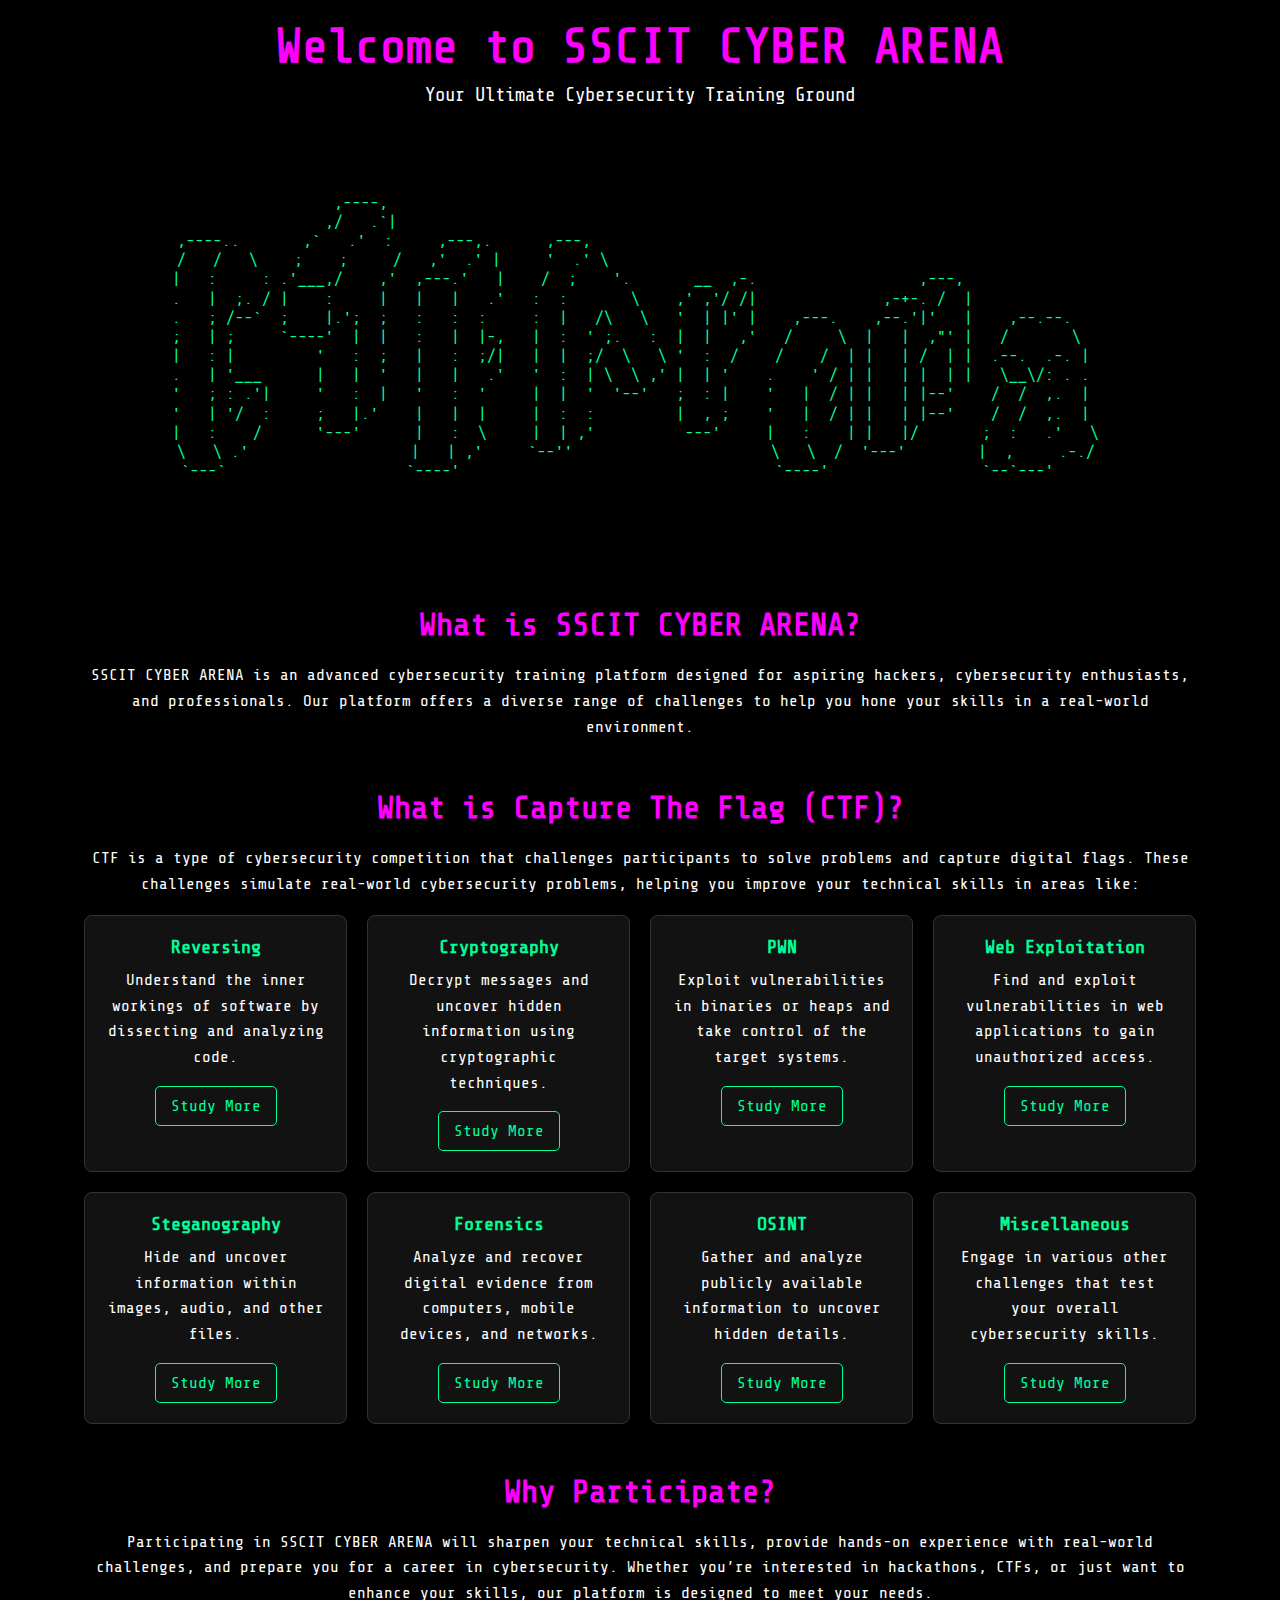
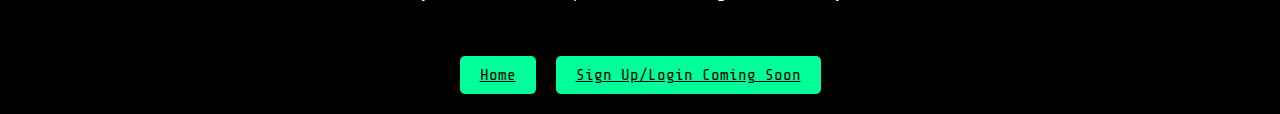
==== learn-more.html @ 84ef3dbd "fixing css" ====
<!DOCTYPE html>
<html lang="en">
<head>
    <meta charset="UTF-8">
    <meta name="viewport" content="width=device-width, initial-scale=1.0">
    <title>SSCIT CYBER ARENA - Learn More</title>
    <link href="https://fonts.googleapis.com/css2?family=Share+Tech+Mono&display=swap" rel="stylesheet">
    <link rel="stylesheet" href="assets/learn.css">
</head>
<body>
    <div class="container">
        <div class="header">
            <h1>Welcome to SSCIT CYBER ARENA</h1>
            <p>Your Ultimate Cybersecurity Training Ground</p>
        </div>


        <div class="ascii-art">
            <pre><center>
                ,----,                                                                              
                ,/   .`|                                                                              
,----..       ,`   .'  :     ,---,.      ,---,                                                         
/   /   \    ;    ;     /   ,'  .' |     '  .' \                                                       
|   :     : .'___,/    ,'  ,---.'   |    /  ;    '.       __  ,-.                  ,---,                
.   |  ;. / |    :     |   |   |   .'   :  :       \    ,' ,'/ /|              ,-+-. /  |               
.   ; /--`  ;    |.';  ;   :   :  :     :  |   /\   \   '  | |' |    ,---.    ,--.'|'   |    ,--.--.    
;   | ;     `----'  |  |   :   |  |-,   |  :  ' ;.   :  |  |   ,'   /     \  |   |  ,"' |   /       \   
|   : |         '   :  ;   |   :  ;/|   |  |  ;/  \   \ '  :  /    /    /  | |   | /  | |  .--.  .-. |  
.   | '___      |   |  '   |   |   .'   '  :  | \  \ ,' |  | '    .    ' / | |   | |  | |   \__\/: . .  
'   ; : .'|     '   :  |   '   :  '     |  |  '  '--'   ;  : |    '   |  / | |   | |--'    /  /  ,.  |  
'   | '/  :     ;   |.'    |   |  |     |  :  :         |  , ;    '   |  / | |   | |--'    /  /  ,.  |  
|   :    /      '---'      |   :  \     |  | ,'          ---'     |   :    | |   |/       ;  :   .'   \ 
\   \ .'                  |   | ,'     `--''                      \   \  /  '---'        |  ,     .-./ 
`---`                    `----'                                   `----'                 `--`---'     
                                                                                                       

            </pre></center>
        </div>

        <section class="about">
            <h2>What is SSCIT CYBER ARENA?</h2>
            <p>SSCIT CYBER ARENA is an advanced cybersecurity training platform designed for aspiring hackers, cybersecurity enthusiasts, and professionals. Our platform offers a diverse range of challenges to help you hone your skills in a real-world environment.</p>
        </section>

        <section class="ctf">
            <h2>What is Capture The Flag (CTF)?</h2>
            <p>CTF is a type of cybersecurity competition that challenges participants to solve problems and capture digital flags. These challenges simulate real-world cybersecurity problems, helping you improve your technical skills in areas like:</p> <br>
            <div class="grid">
                <div class="card">
                    <h3>Reversing</h3>
                    <p>Understand the inner workings of software by dissecting and analyzing code.</p>
                    <a href="reversing.html" class="learn-more-button">Study More</a>
                </div>
                <div class="card">
                    <h3>Cryptography</h3>
                    <p>Decrypt messages and uncover hidden information using cryptographic techniques.</p>
                    <a href="cryptography.html" class="learn-more-button">Study More</a>
                </div>
                <div class="card">
                    <h3>PWN</h3>
                    <p>Exploit vulnerabilities in binaries or heaps and take control of the target systems.</p>
                    <a href="pwn.html" class="learn-more-button">Study More</a>
                </div>
                <div class="card">
                    <h3>Web Exploitation</h3>
                    <p>Find and exploit vulnerabilities in web applications to gain unauthorized access.</p>
                    <a href="web-exploitation.html" class="learn-more-button">Study More</a>
                </div>
                <div class="card">
                    <h3>Steganography</h3>
                    <p>Hide and uncover information within images, audio, and other files.</p>
                    <a href="steganography.html" class="learn-more-button">Study More</a>
                </div>
                <div class="card">
                    <h3>Forensics</h3>
                    <p>Analyze and recover digital evidence from computers, mobile devices, and networks.</p>
                    <a href="forensics.html" class="learn-more-button">Study More</a>
                </div>
                <div class="card">
                    <h3>OSINT</h3>
                    <p>Gather and analyze publicly available information to uncover hidden details.</p>
                    <a href="osint.html" class="learn-more-button">Study More</a>
                </div>
                <div class="card">
                    <h3>Miscellaneous</h3>
                    <p>Engage in various other challenges that test your overall cybersecurity skills.</p>
                    <a href="miscellaneous.html" class="learn-more-button">Study More</a>
                </div>
            </div>
        </section>

        <section class="benefits">
            <h2>Why Participate?</h2>
            <p>Participating in SSCIT CYBER ARENA will sharpen your technical skills, provide hands-on experience with real-world challenges, and prepare you for a career in cybersecurity. Whether you’re interested in hackathons, CTFs, or just want to enhance your skills, our platform is designed to meet your needs.</p>
        </section>

        <div class="buttons">
            <a href="index.html" class="button">Home</a>
            <a href="#" class="button">Sign Up/Login Coming Soon</a>
        </div>
    </div>
</body>
</html>
---- assets/learn.css ----
* {
    margin: 0;
    padding: 0;
    box-sizing: border-box;
    font-family: 'Share Tech Mono', monospace;
}

body {
    background-color: #000;
    color: #00ff99;
    display: flex;
    justify-content: center;
    align-items: center;
    min-height: 100vh;
    text-align: center;
    animation: fade-in 1s ease-in-out;
}

.container {
    width: 90%;
    max-width: 1200px;
    padding: 20px;
}

.header h1 {
    font-size: 3rem;
    color: #ff00ff;
    animation: blink-animation 1s infinite alternate;
}

@keyframes blink-animation {
    0% { opacity: 1; }
    100% { opacity: 0.6; }
}

.header p {
    font-size: 1.2rem;
    margin-top: 10px;
    color: #ffffff;
}

.ascii-art {
    margin: 30px 0;
    color: #00ff99;
    line-height: 1.2; 
    overflow: hidden; 
    width: 100%; 
    font-size: 1rem; 
    white-space: pre-wrap; 
    word-wrap: break-word; 
}

.about, .ctf, .benefits {
    margin-bottom: 50px;
}

.about h2, .ctf h2, .benefits h2 {
    font-size: 2rem;
    margin-bottom: 20px;
    color: #ff00ff;
}

.about p, .ctf p, .benefits p {
    font-size: 1rem;
    color: #ffffff;
    line-height: 1.6;
}

.grid {
    display: grid;
    grid-template-columns: repeat(auto-fit, minmax(250px, 1fr));
    gap: 20px;
}

.card {
    background-color: #121212;
    padding: 20px;
    border: 1px solid #333;
    border-radius: 8px;
    transition: transform 0.3s, box-shadow 0.3s;
}

.card:hover {
    transform: scale(1.05);
    box-shadow: 0 4px 10px rgba(0, 255, 153, 0.5);
}

.card h3 {
    margin-bottom: 10px;
    color: #00ff99;
}

.card p {
    margin-bottom: 15px;
    color: #ffffff;
}

.learn-more-button {
    display: inline-block;
    padding: 10px 15px;
    border: 1px solid #00ff99;
    color: #00ff99;
    text-decoration: none;
    border-radius: 5px;
    transition: background-color 0.3s, color 0.3s;
}

.learn-more-button:hover {
    background-color: #00ff99;
    color: #000;
}

.buttons {
    display: flex;
    justify-content: center;
    gap: 20px;
    margin-top: 30px;
}

.button {
    background-color: #00ff99;
    color: #000;
    padding: 10px 20px;
    border: none;
    border-radius: 5px;
    cursor: pointer;
    transition: background-color 0.3s, transform 0.3s;
}

.button:hover {
    background-color: #00cc7a;
    transform: scale(1.05);
}

@keyframes fade-in {
    from { opacity: 0; }
    to { opacity: 1; }
}

@media (max-width: 600px) {
    .header h1 {
        font-size: 2rem;
    }
    .header p {
        font-size: 1rem;
    }
    .card {
        padding: 15px;
    }
    .about h2, .ctf h2, .benefits h2 {
        font-size: 1.5rem;
    }
}
@media (max-width: 1200px) {
    .ascii-art {
        font-size: 0.9rem; 
    }
}

@media (max-width: 900px) {
    .ascii-art {
        font-size: 0.45rem;
    }
}

@media (max-width: 600px) {
    .ascii-art {
        font-size: 0.35rem; 
    }
}
@media (max-width: 400px) {
    .ascii-art {
        font-size: 0.25rem; 
    }
}
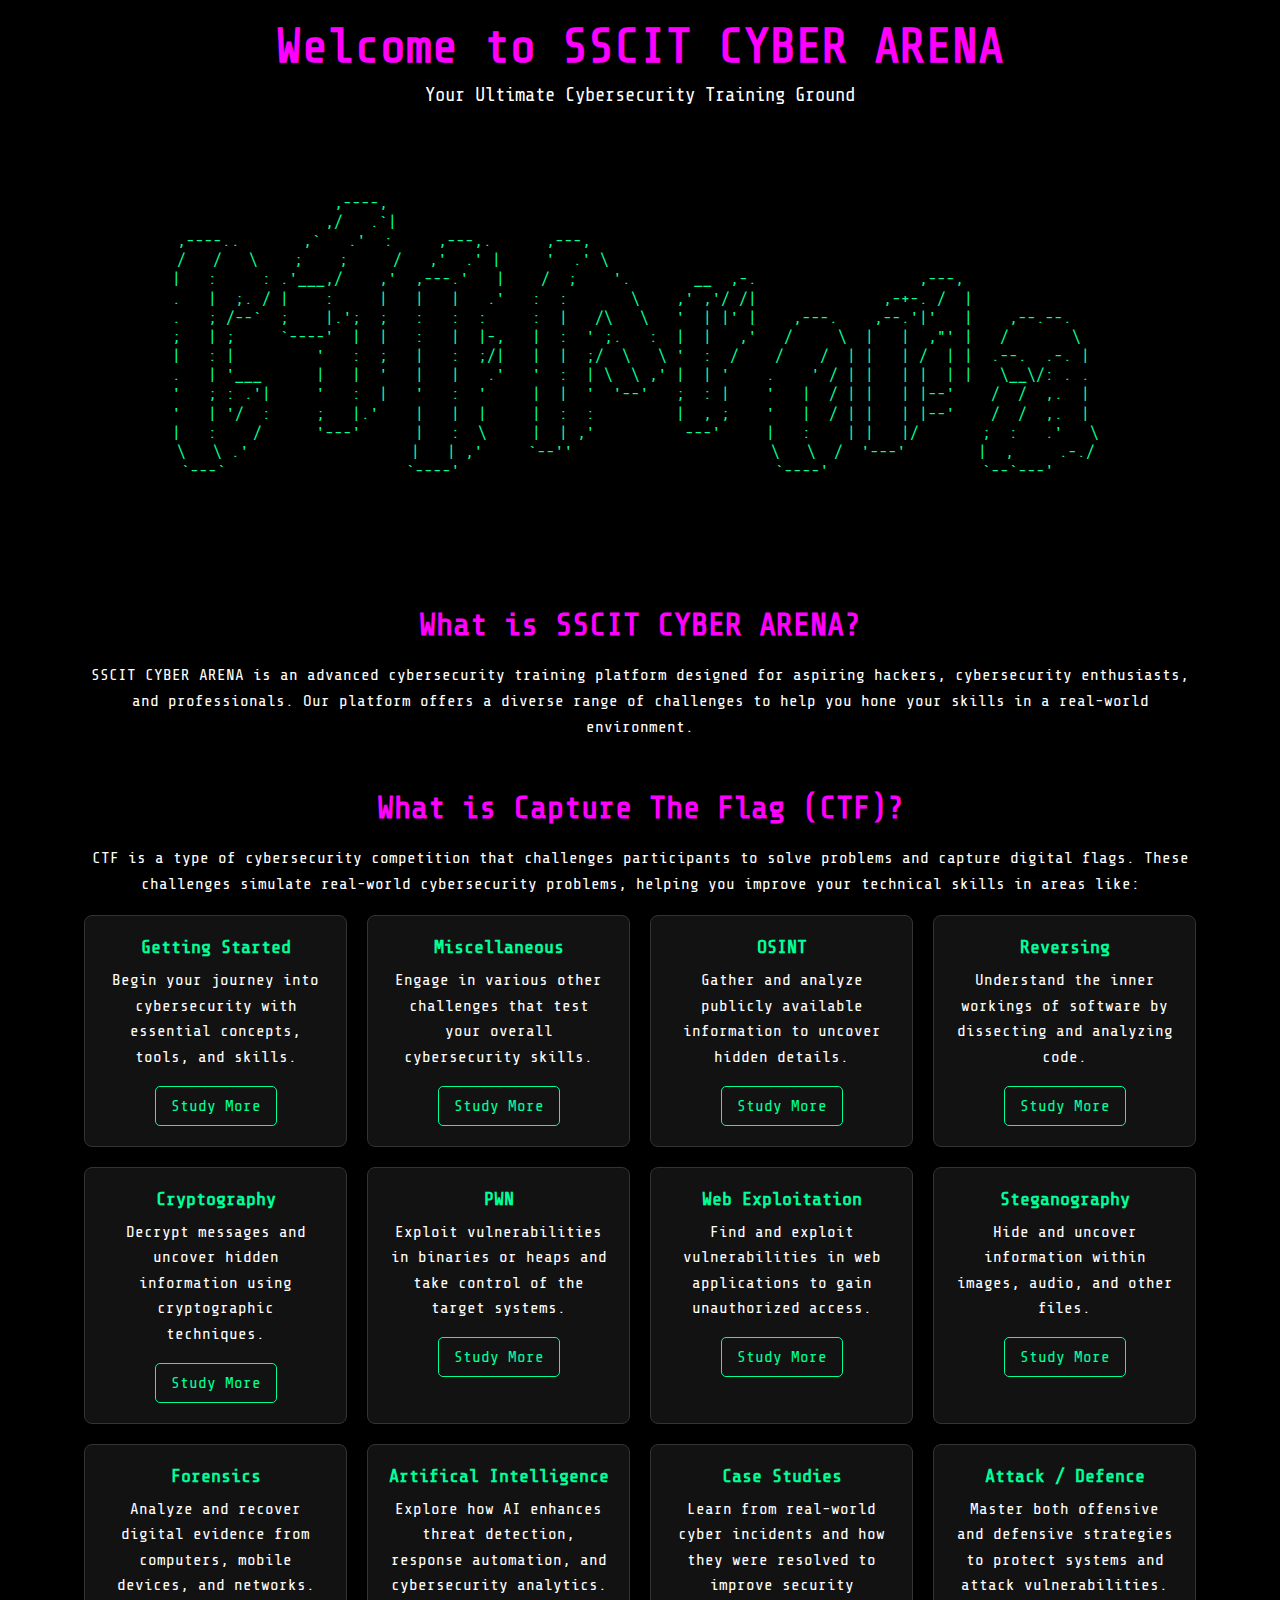
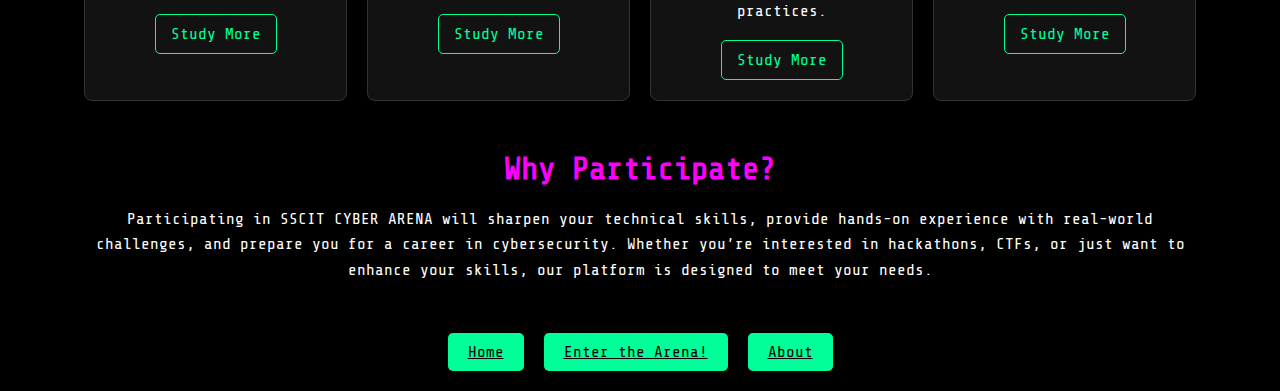
==== commit ccb6ebd8: "posts and style" ====
--- a/learn-more.html
+++ b/learn-more.html
@@ -47,44 +47,64 @@
             <p>CTF is a type of cybersecurity competition that challenges participants to solve problems and capture digital flags. These challenges simulate real-world cybersecurity problems, helping you improve your technical skills in areas like:</p> <br>
             <div class="grid">
                 <div class="card">
+                    <h3>Getting Started</h3>
+                    <p>Begin your journey into cybersecurity with essential concepts, tools, and skills.</p>
+                    <a href="category.html?category=Getting-Started" class="learn-more-button">Study More</a>
+                </div>
+                <div class="card">
+                    <h3>Miscellaneous</h3>
+                    <p>Engage in various other challenges that test your overall cybersecurity skills.</p>
+                    <a href="category.html?category=Miscellaneous" class="learn-more-button">Study More</a>
+                </div>
+                <div class="card">
+                    <h3>OSINT</h3>
+                    <p>Gather and analyze publicly available information to uncover hidden details.</p>
+                    <a href="category.html?category=OSINT" class="learn-more-button">Study More</a>
+                </div>
+                <div class="card">
                     <h3>Reversing</h3>
                     <p>Understand the inner workings of software by dissecting and analyzing code.</p>
-                    <a href="reversing.html" class="learn-more-button">Study More</a>
+                    <a href="category.html?category=Reversing" class="learn-more-button">Study More</a>
                 </div>
                 <div class="card">
                     <h3>Cryptography</h3>
                     <p>Decrypt messages and uncover hidden information using cryptographic techniques.</p>
-                    <a href="cryptography.html" class="learn-more-button">Study More</a>
+                    <a href="category.html?category=Cryptography" class="learn-more-button">Study More</a>
                 </div>
                 <div class="card">
                     <h3>PWN</h3>
                     <p>Exploit vulnerabilities in binaries or heaps and take control of the target systems.</p>
-                    <a href="pwn.html" class="learn-more-button">Study More</a>
+                    <a href="category.html?category=PWN" class="learn-more-button">Study More</a>
                 </div>
                 <div class="card">
                     <h3>Web Exploitation</h3>
                     <p>Find and exploit vulnerabilities in web applications to gain unauthorized access.</p>
-                    <a href="web-exploitation.html" class="learn-more-button">Study More</a>
+                    <a href="category.html?category=Web-Exploitation" class="learn-more-button">Study More</a>
                 </div>
                 <div class="card">
                     <h3>Steganography</h3>
                     <p>Hide and uncover information within images, audio, and other files.</p>
-                    <a href="steganography.html" class="learn-more-button">Study More</a>
+                    <a href="category.html?category=Steganography" class="learn-more-button">Study More</a>
                 </div>
                 <div class="card">
                     <h3>Forensics</h3>
                     <p>Analyze and recover digital evidence from computers, mobile devices, and networks.</p>
-                    <a href="forensics.html" class="learn-more-button">Study More</a>
+                    <a href="category.html?category=Forensics" class="learn-more-button">Study More</a>
                 </div>
                 <div class="card">
-                    <h3>OSINT</h3>
-                    <p>Gather and analyze publicly available information to uncover hidden details.</p>
-                    <a href="osint.html" class="learn-more-button">Study More</a>
+                    <h3>Artifical Intelligence</h3>
+                    <p>Explore how AI enhances threat detection, response automation, and cybersecurity analytics.</p>
+                    <a href="category.html?category=Artificial-Intelligence" class="learn-more-button">Study More</a>
                 </div>
                 <div class="card">
-                    <h3>Miscellaneous</h3>
-                    <p>Engage in various other challenges that test your overall cybersecurity skills.</p>
-                    <a href="miscellaneous.html" class="learn-more-button">Study More</a>
+                    <h3>Case Studies</h3>
+                    <p>Learn from real-world cyber incidents and how they were resolved to improve security practices.</p>
+                    <a href="category.html?category=Case-Studies" class="learn-more-button">Study More</a>
+                </div>
+                <div class="card">
+                    <h3>Attack / Defence</h3>
+                    <p>Master both offensive and defensive strategies to protect systems and attack vulnerabilities.</p>
+                    <a href="category.html?category=Attack-Defence" class="learn-more-button">Study More</a>
                 </div>
             </div>
         </section>
@@ -96,7 +116,8 @@
 
         <div class="buttons">
             <a href="index.html" class="button">Home</a>
-            <a href="#" class="button">Sign Up/Login Coming Soon</a>
+            <a href="ctf.0x4m4.com" class="button">Enter the Arena!</a>
+            <a href="about.html" class="button">About</a>
         </div>
     </div>
 </body>
